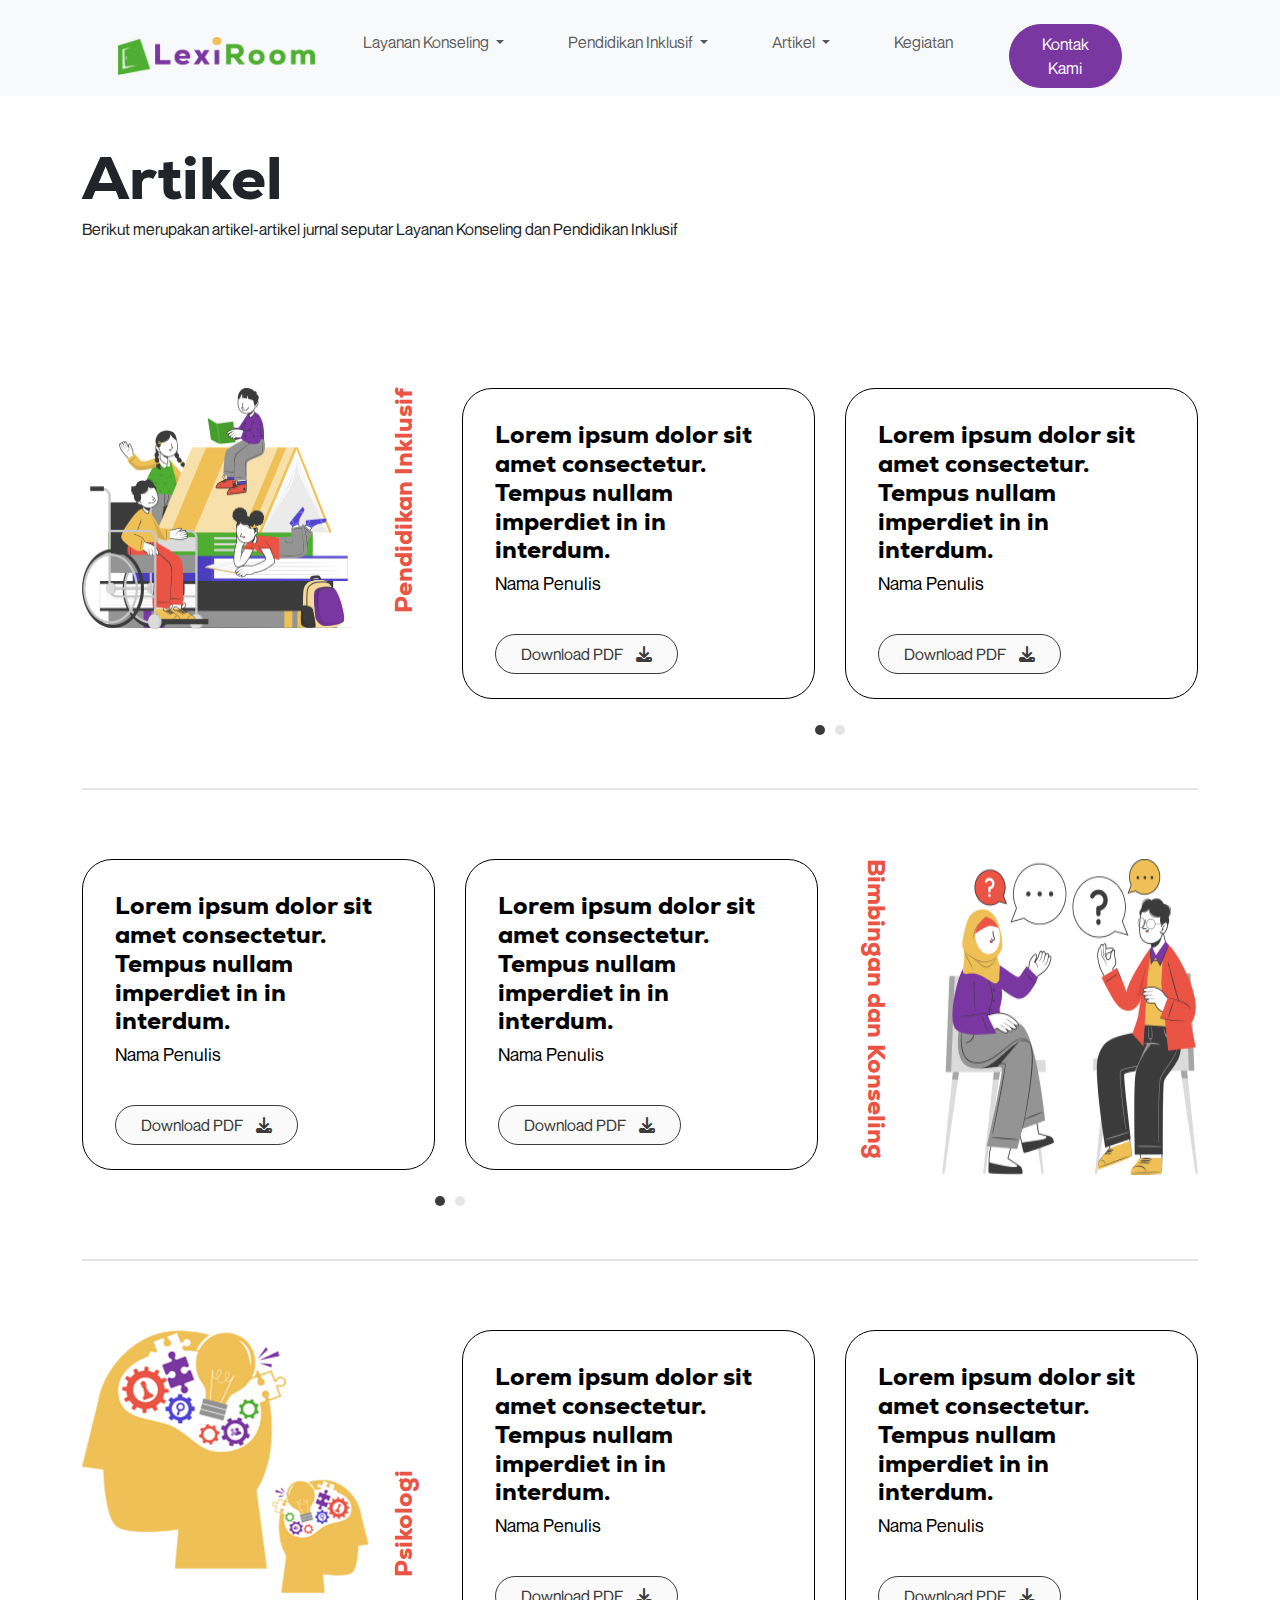
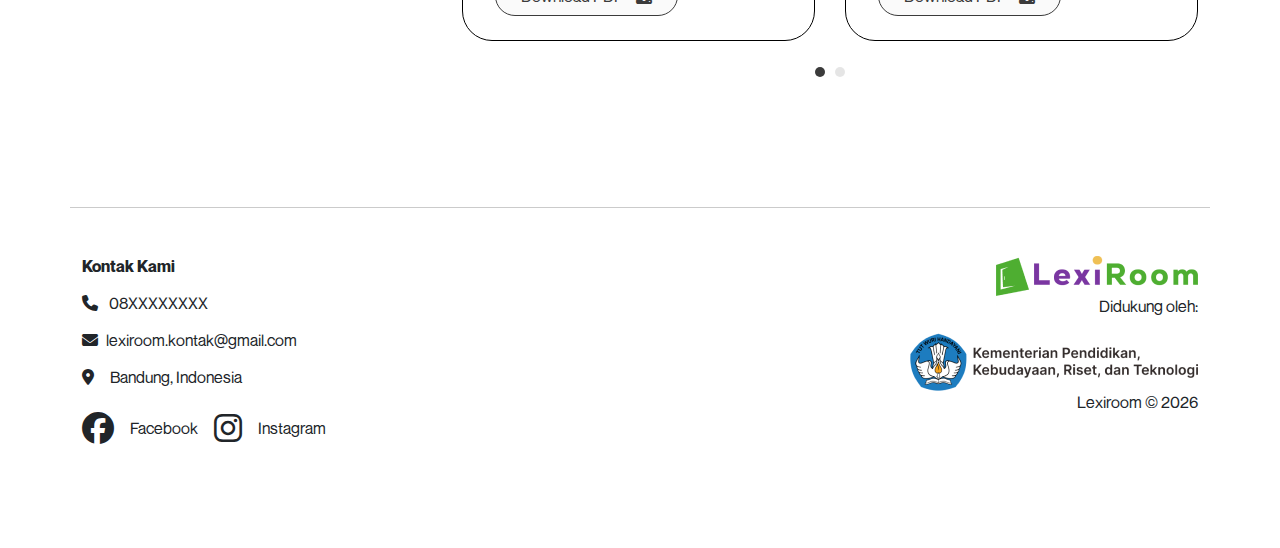
==== artikel.html @ 9dfb6faf "first commit" ====
<!DOCTYPE html>
<html lang="en">

<head>
    <meta charset="UTF-8">

    <meta name="viewport" content="width=device-width, initial-scale=1, shrink-to-fit=no">

    <link href="https://fonts.googleapis.com/css?family=Open+Sans:300,400,700" rel="stylesheet">

    <link rel="stylesheet" href="https://cdnjs.cloudflare.com/ajax/libs/font-awesome/6.4.2/css/all.min.css">
    <link rel="shortcut icon" href="assets/img/favicon.png" type="image/x-icon">
    <title>Lexiroom</title>
    <link rel="stylesheet" href="assets/css/bootstrap.min.css">
    <link rel="stylesheet" href="assets/css/owl.carousel.min.css">
    <link rel="stylesheet" href="assets/css/styles.css">

</head>

<body>
    <main>
        <!-- NAVBAR -->
        <nav class="navbar navbar-expand-xl bg-light sticky-top" aria-label="Offcanvas navbar large">
            <div class="container pt-3 px-5">
                <a class="navbar-brand" href="index.html">
                    <img src="assets/img/logo.png" alt="Lexiroom" class="img-fluid">
                </a>
                <button class="navbar-toggler" type="button" data-bs-toggle="offcanvas"
                    data-bs-target="#offcanvasNavbar2" aria-controls="offcanvasNavbar2">
                    <span class="navbar-toggler-icon"></span>
                </button>
                <div class="offcanvas offcanvas-end" tabindex="-1" id="offcanvasNavbar2"
                    aria-labelledby="offcanvasNavbar2Label">
                    <div class="offcanvas-header">
                        <h5 class="offcanvas-title" id="offcanvasNavbar2Label">
                            <img src="assets/img/logo.png" alt="Lexiroom" class="img-fluid">
                        </h5>
                        <button type="button" class="btn-close btn-close-white" data-bs-dismiss="offcanvas"
                            aria-label="Close"></button>
                    </div>
                    <div class="offcanvas-body">
                        <ul class="navbar-nav justify-content-end flex-grow-1 pe-3">
                            <li class="nav-item dropdown px-4">
                                <a class="nav-link dropdown-toggle" href="#" role="button" data-bs-toggle="dropdown"
                                    aria-expanded="false">
                                    Layanan Konseling
                                </a>
                                <ul class="dropdown-menu">
                                    <li><a class="dropdown-item" href="konseling-siswa.html">Konseling Siswa</a></li>
                                    <li><a class="dropdown-item" href="konseling-guru.html">Konseling Guru</a></li>
                                    <li><a class="dropdown-item" href="konseling-orangtua.html">Konseling Orangtua</a></li>
                                </ul>
                            </li>

                            <li class="nav-item dropdown px-4">
                                <a class="nav-link dropdown-toggle" href="#" role="button" data-bs-toggle="dropdown"
                                    aria-expanded="false">
                                    Pendidikan Inklusif
                                </a>
                                <ul class="dropdown-menu">
                                    <li><a class="dropdown-item" href="fonologis.html">Fonologis</a></li>
                                    <li><a class="dropdown-item" href="pelatihan.html">Pelatihan</a></li>
                                </ul>
                            </li>
                            <li class="nav-item dropdown px-4">
                                <a class="nav-link dropdown-toggle" href="#" role="button" data-bs-toggle="dropdown"
                                    aria-expanded="false">
                                    Artikel
                                </a>
                                <ul class="dropdown-menu">
                                    <li><a class="dropdown-item" href="artikel.html">Artikel</a></li>
                                    <li><a class="dropdown-item" href="#">Menu 2</a></li>
                                </ul>
                            </li>
                            <li class="nav-item px-4">
                                <a class="nav-link" href="kegiatan.html">Kegiatan</a>
                            </li>
                            <li class="nav-item px-4">
                                <a class="btn btn-lexi-purple" href="kontak.html">Kontak Kami</a>
                            </li>
                        </ul>
                    </div>
                </div>
            </div>
        </nav>
        <!-- END NAVBAR -->
        <section class="section bg-white pt-5">
            <div class="container">
                <h1 class="heading font-weight-bold text-dark text-left">
                    Artikel
                </h1>
                <h5 class="subheading mb-xl-4 pb-xl-0 mb-md-3 pb-md-3 mb-4 text-dark">
                    Berikut merupakan artikel-artikel jurnal seputar Layanan Konseling dan Pendidikan Inklusif
                </h5>
            </div>
        </section>
        <section class="section bg-white">
            <div class="container">
                <div class="row">
                    <div class="col-md-4">
                        <div class="d-flex">
                            <img src="assets/img/artikel/artikel-1.png" alt="artikel" class="d-none d-md-block img-fluid">
                            <p class="vertical-text ms-auto type-1 text-lexi-red">Pendidikan Inklusif</p>
                        </div>
                    </div>
                    <div class="col-md-8">
                        <div class="pendidikan-carousel owl-carousel">
                            <div class="item">
                                <div class="work">
                                    <div class="card-activity card p-3 h-100">
                                        <div class="card-body">
                                            <h3 class="title">Lorem ipsum dolor sit amet consectetur. Tempus nullam imperdiet in in interdum. </h3>
                                            <p>Nama Penulis</p>
                                        </div>
                                        <div class="card-footer">
                                            <a class="btn btn-lexi-white" href="#">Download PDF <i class="fa-solid fa-download" style="margin-left: 10px;"></i></a>
                                        </div>
                                    </div>
                                </div>
                            </div>
                            <div class="item">
                                <div class="work">
                                    <div class="card-activity card p-3 h-100">
                                        <div class="card-body">
                                            <h3 class="title">Lorem ipsum dolor sit amet consectetur. Tempus nullam imperdiet in in interdum. </h3>
                                            <p>Nama Penulis</p>
                                        </div>
                                        <div class="card-footer">
                                            <a class="btn btn-lexi-white" href="#">Download PDF <i class="fa-solid fa-download" style="margin-left: 10px;"></i></a>
                                        </div>
                                    </div>
                                </div>
                            </div>
                            <div class="item">
                                <div class="work">
                                    <div class="card-activity card p-3 h-100">
                                        <div class="card-body">
                                            <h3 class="title">Lorem ipsum dolor sit amet consectetur. Tempus nullam imperdiet in in interdum. </h3>
                                            <p>Nama Penulis</p>
                                        </div>
                                        <div class="card-footer">
                                            <a class="btn btn-lexi-white" href="#">Download PDF <i class="fa-solid fa-download" style="margin-left: 10px;"></i></a>
                                        </div>
                                    </div>
                                </div>
                            </div>
                            <div class="item">
                                <div class="work">
                                    <div class="card-activity card p-3 h-100">
                                        <div class="card-body">
                                            <h3 class="title">Lorem ipsum dolor sit amet consectetur. Tempus nullam imperdiet in in interdum. </h3>
                                            <p>Nama Penulis</p>
                                        </div>
                                        <div class="card-footer">
                                            <a class="btn btn-lexi-white" href="#">Download PDF <i class="fa-solid fa-download" style="margin-left: 10px;"></i></a>
                                        </div>
                                    </div>
                                </div>
                            </div>
                        </div>
                    </div>
                </div>
                <hr class="mt-5">
            </div>
        </section>

        <section class="mt-5 bg-white">
            <div class="container">
                <div class="row">
                    <div class="col-md-4 order-sm-1 order-md-2">
                        <div class="d-flex">
                            <p class="vertical-text me-auto type-2 text-lexi-red">Bimbingan dan Konseling</p>
                            <img src="assets/img/artikel/artikel-2.png" alt="artikel" class="d-none d-md-block img-fluid">
                        </div>
                    </div>
                    <div class="col-md-8 order-1">
                        <div class="bimbingan-carousel owl-carousel">
                            <div class="item">
                                <div class="work">
                                    <div class="card-activity card p-3 h-100">
                                        <div class="card-body">
                                            <h3 class="title">Lorem ipsum dolor sit amet consectetur. Tempus nullam imperdiet in in interdum. </h3>
                                            <p>Nama Penulis</p>
                                        </div>
                                        <div class="card-footer">
                                            <a class="btn btn-lexi-white" href="#">Download PDF <i class="fa-solid fa-download" style="margin-left: 10px;"></i></a>
                                        </div>
                                    </div>
                                </div>
                            </div>
                            <div class="item">
                                <div class="work">
                                    <div class="card-activity card p-3 h-100">
                                        <div class="card-body">
                                            <h3 class="title">Lorem ipsum dolor sit amet consectetur. Tempus nullam imperdiet in in interdum. </h3>
                                            <p>Nama Penulis</p>
                                        </div>
                                        <div class="card-footer">
                                            <a class="btn btn-lexi-white" href="#">Download PDF <i class="fa-solid fa-download" style="margin-left: 10px;"></i></a>
                                        </div>
                                    </div>
                                </div>
                            </div>
                            <div class="item">
                                <div class="work">
                                    <div class="card-activity card p-3 h-100">
                                        <div class="card-body">
                                            <h3 class="title">Lorem ipsum dolor sit amet consectetur. Tempus nullam imperdiet in in interdum. </h3>
                                            <p>Nama Penulis</p>
                                        </div>
                                        <div class="card-footer">
                                            <a class="btn btn-lexi-white" href="#">Download PDF <i class="fa-solid fa-download" style="margin-left: 10px;"></i></a>
                                        </div>
                                    </div>
                                </div>
                            </div>
                            <div class="item">
                                <div class="work">
                                    <div class="card-activity card p-3 h-100">
                                        <div class="card-body">
                                            <h3 class="title">Lorem ipsum dolor sit amet consectetur. Tempus nullam imperdiet in in interdum. </h3>
                                            <p>Nama Penulis</p>
                                        </div>
                                        <div class="card-footer">
                                            <a class="btn btn-lexi-white" href="#">Download PDF <i class="fa-solid fa-download" style="margin-left: 10px;"></i></a>
                                        </div>
                                    </div>
                                </div>
                            </div>
                        </div>
                    </div>
                </div>
                <hr class="mt-5">
            </div>
        </section>

        <section class="mt-5 bg-white">
            <div class="container">
                <div class="row">
                    <div class="col-md-4">
                        <div class="d-flex">
                            <img src="assets/img/artikel/artikel-3.png" alt="artikel" class="d-none d-md-block img-fluid" width="300">
                            <p class="vertical-text ms-auto type-1 text-lexi-red">Psikologi</p>
                        </div>
                    </div>
                    <div class="col-md-8 col-sm-12">
                        <div class="bimbingan-carousel owl-carousel">
                            <div class="item">
                                <div class="work">
                                    <div class="card-activity card p-3 h-100">
                                        <div class="card-body">
                                            <h3 class="title">Lorem ipsum dolor sit amet consectetur. Tempus nullam imperdiet in in interdum. </h3>
                                            <p>Nama Penulis</p>
                                        </div>
                                        <div class="card-footer">
                                            <a class="btn btn-lexi-white" href="#">Download PDF <i class="fa-solid fa-download" style="margin-left: 10px;"></i></a>
                                        </div>
                                    </div>
                                </div>
                            </div>
                            <div class="item">
                                <div class="work">
                                    <div class="card-activity card p-3 h-100">
                                        <div class="card-body">
                                            <h3 class="title">Lorem ipsum dolor sit amet consectetur. Tempus nullam imperdiet in in interdum. </h3>
                                            <p>Nama Penulis</p>
                                        </div>
                                        <div class="card-footer">
                                            <a class="btn btn-lexi-white" href="#">Download PDF <i class="fa-solid fa-download" style="margin-left: 10px;"></i></a>
                                        </div>
                                    </div>
                                </div>
                            </div>
                            <div class="item">
                                <div class="work">
                                    <div class="card-activity card p-3 h-100">
                                        <div class="card-body">
                                            <h3 class="title">Lorem ipsum dolor sit amet consectetur. Tempus nullam imperdiet in in interdum. </h3>
                                            <p>Nama Penulis</p>
                                        </div>
                                        <div class="card-footer">
                                            <a class="btn btn-lexi-white" href="#">Download PDF <i class="fa-solid fa-download" style="margin-left: 10px;"></i></a>
                                        </div>
                                    </div>
                                </div>
                            </div>
                            <div class="item">
                                <div class="work">
                                    <div class="card-activity card p-3 h-100">
                                        <div class="card-body">
                                            <h3 class="title">Lorem ipsum dolor sit amet consectetur. Tempus nullam imperdiet in in interdum. </h3>
                                            <p>Nama Penulis</p>
                                        </div>
                                        <div class="card-footer">
                                            <a class="btn btn-lexi-white" href="#">Download PDF <i class="fa-solid fa-download" style="margin-left: 10px;"></i></a>
                                        </div>
                                    </div>
                                </div>
                            </div>
                        </div>
                    </div>
                </div>
            </div>
        </section>

        <section class="section section-footer">
            <footer>
                <div class="container bt">
                    <div class="row mt-5">
                        <div class="col-6">
                            <ul class="nav flex-column mt-md-0">
                                <li class="nav-item"><strong>Kontak Kami</strong></li>
                                <li class="nav-item mt-3"> <i class="fa-solid fa-phone me-2"></i> 08XXXXXXXX</li>
                                <li class="nav-item mt-3"> <i class="fa-solid fa-envelope me-2"></i>lexiroom.kontak@gmail.com</li>
                                <li class="nav-item mt-3"> <i class="fa-solid fa-location-dot me-3"></i>Bandung, Indonesia</li>
                                <ul class="nav d-flex my-4  socials">
                                    <li class="me-3">
                                        <a class="text-dark text-decoration-none" href="#">
                                            <div class="d-flex justify-content-center">
                                                <i class="fa-brands fa-facebook fa-2x"></i> 
                                                <span class="align-self-center ms-3"> Facebook </span>
                                            </div>
                                        </a>
                                    </li>
                                    <li class="me-3">
                                        <a class="text-dark text-decoration-none" href="#">
                                            <div class="d-flex justify-content-center">
                                                <i class="fa-brands fa-instagram fa-2x"></i> 
                                                <span class="align-self-center ms-3"> Instagram </span>

                                            </div>
                                        </a>
                                    </li>
                                </ul>
                            </ul>
                        </div>
                        <div class="col-6 float-end text-end justify-content-end">
                            <div class="row">
                                <div class="col-md-12">
                                    <img src="assets/img/logo.png" alt="Logo" class="img-fluid">
                                </div>
                                <div class="col-md-12">
                                    <p>Didukung oleh:</p>
                                    <img src="assets/img/kementrian-full.png" alt="kementrian" class="img-fluid">
                                    <p>
                                        Lexiroom © <script>document.write(new Date().getFullYear())</script>
                                    </p>
                                </div>
                            </div>
                        </div>
                    </div>
                </div>
            </footer>
        </section>
    </main>

    <script src="assets/js/jquery-3.3.1.min.js"></script>
    <script src="assets/js/popper.min.js"></script>
    <script src="assets/js/bootstrap.bundle.min.js"></script>
    <script src="assets/js/jquery.sticky.js"></script>
    <script src="assets/js/owl.carousel.min.js"></script>
    <script src="assets/js/scripts.js"></script>
</body>

</html>
---- assets/css/styles.css ----
@font-face {
  font-family: Neue Montreal;
  src: url(../font/NeueMontreal-Bold.otf);
  font-weight: bold;
}

@font-face {
  font-family: Neue Montreal;
  src: url(../font/NeueMontreal-Light.otf);
  font-weight: lighter;
}

@font-face {
  font-family: Neue Montreal;
  src: url(../font/NeueMontreal-Regular.otf);
}

@font-face {
  font-family: Nexa;
  src: url(../font/Nexa-ExtraLight.ttf);
  font-weight: lighter;
}

@font-face {
  font-family: Nexa;
  src: url(../font/Nexa-Heavy.ttf);
}

:root {
  --lexi-purple: #7A36A1;
  --lexi-purple-disabled: #5d277c;
  --lexi-green: #4EAE31;
  --lexi-blue: #5245D3;
  --lexi-yellow: #EFC055;
  --lexi-yellow-disabled: #a68433;
  --lexi-red: #EB5344;
}

* {
  line-height: 21px;
  letter-spacing: 0px;
  font-family: Neue Montreal;
}

.bg-lexi-purple {
  background-color: var(--lexi-purple);
}

.text-lexi-purple {
  color: var(--lexi-purple);
}

.text-lexi-blue {
  color: var(--lexi-blue);
}

.text-lexi-red {
  color: var(--lexi-red);
}

.text-lexi-yellow {
  color: var(--lexi-yellow);
}

.text-lexi-green {
  color: var(--lexi-green);
}

.btn-lexi-purple {
  --bs-btn-color: #FAFAFA;
  --bs-btn-bg: var(--lexi-purple);
  --bs-btn-border-color: var(--lexi-purple);
  --bs-btn-hover-color: var(--lexi-purple);
  --bs-btn-hover-bg: transparent;
  --bs-btn-hover-border-color: var(--lexi-purple);
  --bs-btn-focus-shadow-rgb: 49, 132, 253;
  --bs-btn-active-color: var(--lexi-purple);
  --bs-btn-active-bg: transparent;
  --bs-btn-active-border-color: var(--lexi-purple);
  --bs-btn-active-shadow: inset 0 3px 5px rgba(0, 0, 0, 0.125);
  --bs-btn-disabled-color: #FAFAFA;
  --bs-btn-disabled-bg: var(--lexi-purple-disabled);
  --bs-btn-disabled-border-color: var(--lexi-purple-disabled);
  padding: 7px 25px;
  border-radius: 50px;
}

.btn-lexi-white {
  --bs-btn-color: #3B3B3B;
  --bs-btn-bg: #FAFAFA;
  --bs-btn-border-color: #3B3B3B;
  --bs-btn-hover-color: #3B3B3B;
  --bs-btn-hover-bg: var(--lexi-yellow);
  --bs-btn-hover-border-color: var(--lexi-yellow);
  --bs-btn-focus-shadow-rgb: 49, 132, 253;
  --bs-btn-active-color: #3B3B3B;
  --bs-btn-active-bg: var(--lexi-yellow);
  --bs-btn-active-border-color: var(--lexi-yellow);
  --bs-btn-active-shadow: inset 0 3px 5px rgba(0, 0, 0, 0.125);
  --bs-btn-disabled-color: #FAFAFA;
  --bs-btn-disabled-bg: var(--lexi-yellow-disabled);
  --bs-btn-disabled-border-color: var(--lexi-yellow-disabled);
  padding: 7px 25px;
  border-radius: 50px;
}

.btn-lexi-yellow {
  --bs-btn-color: #3B3B3B;
  --bs-btn-bg: var(--lexi-yellow);
  --bs-btn-border-color: var(--lexi-yellow);
  --bs-btn-hover-color: var(--lexi-yellow);
  --bs-btn-hover-bg: transparent;
  --bs-btn-hover-border-color: var(--lexi-yellow);
  --bs-btn-focus-shadow-rgb: 49, 132, 253;
  --bs-btn-active-color: var(--lexi-yellow);
  --bs-btn-active-bg: transparent;
  --bs-btn-active-border-color: var(--lexi-yellow);
  --bs-btn-active-shadow: inset 0 3px 5px rgba(0, 0, 0, 0.125);
  --bs-btn-disabled-color: #FAFAFA;
  --bs-btn-disabled-bg: var(--lexi-yellow-disabled);
  --bs-btn-disabled-border-color: var(--lexi-yellow-disabled);
  padding: 7px 25px;
  border-radius: 50px;
}

.navbar-nav {
  --bs-nav-link-hover-color: var(--lexi-purple);
  --bs-nav-link-disabled-color: var(--bs-navbar-disabled-color);
}

.dropdown-menu {
  --bs-dropdown-link-color: var(--bs-body-color);
  --bs-dropdown-link-hover-color: var(--lexi-purple);
  --bs-dropdown-link-hover-bg: var(--bs-tertiary-bg);
  --bs-dropdown-link-active-color: #fff;
  --bs-dropdown-link-active-bg: #0d6efd;
  --bs-dropdown-link-disabled-color: var(--bs-tertiary-color);
  --bs-dropdown-item-padding-x: 1rem;
  --bs-dropdown-item-padding-y: 0.25rem;
  --bs-dropdown-header-color: #6c757d;
  --bs-dropdown-header-padding-x: 1rem;
  --bs-dropdown-header-padding-y: 0.5rem;
}

.navbar-nav .nav-link.active,
.navbar-nav .nav-link.show {
  color: var(--lexi-purple) !important;
}

.section {
  padding-top: 125px;
}

.carousel .carousel-indicators button {
  width: 7px;
  height: 7px;
  border-radius: 100%;
}

.carousel-indicators {
  bottom: -68px;
}

.carousel-indicators .active {
  color: #FAFAFA;
}

.carousel-control-next,
.carousel-control-prev {
  width: 27%;
  top: 0px;
}

.heading {
  font-size: 60px;
  font-family: Nexa;
  font-weight: 900;
  line-height: 68px;
  letter-spacing: 0px;
}

h5.subheading {
  font-family: Neue Montreal;
  font-weight: 400;
  font-size: 16px;
  color: #fafafa;
}

.section-about {
  position: relative;
  overflow: hidden;
}

.section-about::before {
  display: inline-block;
  position: absolute;
  content: "";
  background: url(../img/konseling.png) no-repeat 0 0;
  top: 103px;
  bottom: 0;
  left: 59px;
  width: 542px;
  height: 542px;
}

.about-body {
  z-index: 9;
  background-color: transparent;
  margin-left: 200px;
  margin-top: 175px;
}

.about-body .header {
  font-family: Neue Montreal;
  font-size: 19px;
  line-height: 24px;
}

.features-body {
  z-index: 9;
  background-color: transparent;
  margin-top: 100px;
  margin-right: 50px;
}

.features-body .header {
  font-family: Neue Montreal;
  font-size: 19px;
  line-height: 24px;
}

.section-features {
  position: relative;
  overflow: hidden;
}

.features::after {
  display: inline-block;
  position: absolute;
  content: "";
  background: url(../img/features-badge.png) no-repeat 0 0;
  top: 133px;
  bottom: 0;
  right: 0;
  width: 542px;
  height: 542px;
}

.card-activity {
  border-radius: 30px;
  border-color: #000000;
}

.card-activity .card-footer {
  background-color: transparent;
  border-top: none;
}

.card-activity .card-body>.title {
  font-family: Nexa;
  color: #000000;
  font-weight: 800;
  font-size: 24px;
}

.card-activity .card-body p {
  font-family: Neue Montreal;
  color: #000000;
  font-weight: 500;
  font-size: 18px;
}

.header-howto {
  padding: 10px;
  background-color: var(--lexi-purple);
  width: 80%;
  position: relative;
}

.section-register {
  position: relative;
}

.section-register img.left {
  position: absolute;
  width: 200px;
  top: 80px;
  bottom: 0px;
  left: 0px;
}

.section-register img.right {
  position: absolute;
  width: 200px;
  top: 132px;
  bottom: 0px;
  right: 0px;
}

.register-panel {
  padding-top: 100px;
  padding-bottom: 100px;
  padding-left: 30px;
  padding-right: 30px;
  width: 100%;
  background-color: var(--lexi-purple);
  color: #fafafa;
}

.register-panel h3 {
  font-family: Nexa;
  font-size: 60px;
  font-weight: 800;
}

.register-panel a {
  font-size: 24px;
  font-weight: bold;
}

.h-howto {
  color: #fafafa;
  font-family: Nexa;
  font-weight: 900;
  font-size: 30px;
}

.header-howto::before {
  display: inline-block;
  content: url(../img/leader-activity.png);
  position: absolute;
  width: 100%;
  left: -52px;
  top: -11px;
}

.header-howto::after {
  display: inline-block;
  content: url(../img/stars-activity.png);
  position: absolute;
  height: 100px;
  right: -38px;
  top: -27px;
}

.section-footer {
  padding-bottom: 80px;
}

.bt {
  border-top: 1px solid #cbcbcb;
}

.description {
  text-align: justify;
  font-size: 18px;
  margin-top: 4rem;
}

ul.lexi-list {
  margin-top: 1rem;
  list-style-type: none;
}

hr {
  display: inline-block;
  border: 1px solid #949494;
  width: 100%;
}

.vertical-text {
  writing-mode: vertical-lr !important; 
  font-family: Nexa;
  font-size: 24px;
}

.vertical-text.type-1 {
  transform: rotate(180deg) !important;
}

.vertical-text.type-2 {
  transform: rotate(0deg) !important;
}

ul.lexi-list li {
  display: grid;
  grid-template-columns: 0 1fr;
  gap: 1.75em;
  align-items: start;
  line-height: 1.25;
}

ul.lexi-list li:nth-of-type(n)::before {
  content: url(../img/purple-star.png);
  width: 1.5em;
}

ul.lexi-list li:nth-of-type(2n)::before {
  content: url(../img/red-purple.png);
  width: 1.5em;
}

ul.lexi-list li:nth-of-type(3n)::before {
  content: url(../img/yellow-star.png);
  width: 1.5em;
}

ul.lexi-list li:nth-of-type(4n)::before {
  content: url(../img/blue-star.png);
  width: 1.5em;
}

ul.lexi-list li:nth-of-type(5n)::before {
  content: url(../img/green-star.png);
  width: 1.5em;
}

.owl-carousel .owl-dots {
  text-align: center;
  margin-top: 20px;
}

.owl-carousel .owl-nav {
  position: absolute;
  top: 50%;
  width: 100%;
}

.owl-carousel {
  position: relative;
}

.owl-carousel .owl-item {
  opacity: 1;
}

.owl-carousel .owl-item.active {
  opacity: 1;
}

.owl-carousel .owl-nav {
  position: absolute;
  top: 50%;
  width: 100%;
}

.owl-carousel .owl-nav .owl-prev,
.owl-carousel .owl-nav .owl-next {
  position: absolute;
  -webkit-transform: translateY(-50%);
  -ms-transform: translateY(-50%);
  transform: translateY(-50%);
  margin-top: -20px;
  color: rgba(0, 0, 0, 0.75) !important;
  -webkit-transition: 0.7s;
  -o-transition: 0.7s;
  transition: 0.7s;
  opacity: 0;
}

@media (prefers-reduced-motion: reduce) {

  .owl-carousel .owl-nav .owl-prev,
  .owl-carousel .owl-nav .owl-next {
    -webkit-transition: none;
    -o-transition: none;
    transition: none;
  }
}

.owl-carousel .owl-nav .owl-prev span:before,
.owl-carousel .owl-nav .owl-next span:before {
  font-size: 30px;
}

.owl-carousel .owl-nav .owl-prev {
  left: 0;
}

.owl-carousel .owl-nav .owl-next {
  right: 0;
}

.owl-carousel .owl-dots {
  text-align: center;
  margin-top: 20px;
}

.owl-carousel .owl-dots .owl-dot {
  width: 10px;
  height: 10px;
  margin: 5px;
  border-radius: 50%;
  background: rgba(0, 0, 0, 0.1);
  position: relative;
}

.owl-carousel .owl-dots .owl-dot:hover,
.owl-carousel .owl-dots .owl-dot:focus {
  outline: none !important;
}

.owl-carousel .owl-dots .owl-dot.active {
  background: #3B3B3B;
}

.owl-carousel:hover .owl-nav .owl-prev,
.owl-carousel:hover .owl-nav .owl-next {
  opacity: 1;
}

.owl-carousel:hover .owl-nav .owl-prev {
  left: -25px;
}

.owl-carousel:hover .owl-nav .owl-next {
  right: -25px;
}

.owl-carousel.owl-drag .owl-item {
  -ms-touch-action: pan-y;
  touch-action: pan-y;
}

.img {
  background-size: cover;
  background-repeat: no-repeat;
  background-position: center center;
}

.img-thumbnail {
  padding: 0.25rem;
  background-color: #fff;
  border: 1px solid #dee2e6;
  border-radius: 0.25rem;
  max-width: 100%;
  height: auto; 
}

.work {
  width: 100%;
}

.work .img {
  width: 100%;
  height: 300px;
  position: relative;
  -webkit-box-shadow: 0px 20px 35px -30px rgba(0, 0, 0, 0.26);
  -moz-box-shadow: 0px 20px 35px -30px rgba(0, 0, 0, 0.26);
  box-shadow: 0px 20px 35px -30px rgba(0, 0, 0, 0.26);
}

.work .img .icon {
  width: 70px;
  height: 70px;
  border-radius: 50%;
  background: #fff;
  display: block;
  opacity: 0;
  -webkit-transition: 0.3s;
  -o-transition: 0.3s;
  transition: 0.3s;
}

@media (prefers-reduced-motion: reduce) {
  .work .img .icon {
    -webkit-transition: none;
    -o-transition: none;
    transition: none;
  }
}

.work .text h3 {
  font-size: 18px;
  font-weight: 500;
}

.work .text h3 a {
  color: #000;
}

.work .text span {
  font-size: 12px;
  letter-spacing: 1px;
  color: rgba(0, 0, 0, 0.3);
  text-transform: uppercase;
  font-weight: 500;
}

.work:hover .img .icon {
  opacity: 1;
}

.form-label {
  font-family: Neue Montreal;
  font-weight: 400;
  font-size: 16px;
  margin-left: 1rem;
}

.form-control {
    padding: 0.375rem 1.5rem;
    border: var(--bs-border-width) solid var(--lexi-yellow);
    border-radius: 30px;
}

textarea.form-control {
    padding: 1rem 1.5rem;
}

.form-control::placeholder {
  color: #949494;
}

.form-control:focus {
  border: var(--bs-border-width) solid var(--lexi-yellow);
  box-shadow: inset 0 1px 1px rgba(0, 0, 0, 0.075), 0 0 8px #efc155b9;
}

/* RESPONSIVE */
@media (min-width: 1399px) {

  .carousel-control-next,
  .carousel-control-prev {
    top: 483px;
  }
}

@media (max-width: 575.98px) {
  .mt-xs-5 {
    margin-top: 3rem!important;
  }
  .about-body {
    margin-left: 52px;
    margin-top: 6px;
  }

  .section-about::before {
    width: 100%;
    height: 100%;
    background-size: 410px;
    left: -32px;
    top: 0px;
  }
  
  .owl-carousel .owl-nav .owl-prev {
    opacity: 0;
  }

  .owl-carousel .owl-nav .owl-next {
    opacity: 0;
  }

  .owl-carousel:hover .owl-nav .owl-prev {
    left: 0;
  }

  .owl-carousel:hover .owl-nav .owl-next {
    right: 0;
  }

  .h-howto {
    font-size: 15px;
  }

  .section-register img.left {
    width: 90px;
    top: 240px;
  }

  .section-register img.right {
    width: 90px;
    top: 250px;
  }

  .register-panel h3 {
    font-family: Nexa;
    font-size: 40px;
    font-weight: 800;
  }

  .features::after {
    background-size: 70%;
    left: 96px;
    top: 167px;
  }

  .vertical-text {
    writing-mode: unset !important; 
    font-family: Nexa;
    font-size: 24px;
  }

  .vertical-text.type-1 {
    transform: rotate(0deg) !important;
  }

  .vertical-text.type-2 {
    transform: rotate(0deg) !important;
  }
}

@media (min-width: 576px) and (max-width: 767.98px) {
  .about-body {
    margin-left: 52px;
    margin-top: 6px;
  }

  .section-about::before {
    width: 100%;
    height: 100%;
    background-size: 410px;
    left: -32px;
    top: 0px;
  }

  .section-register img.left {
    width: 90px;
    top: 240px;
  }

  .section-register img.right {
    width: 90px;
    top: 250px;
  }

  .register-panel h3 {
    font-family: Nexa;
    font-size: 50px;
    font-weight: 800;
  }

  .h-howto {
    font-size: 15px;
  }

  .vertical-text {
    writing-mode: unset !important; 
    font-family: Nexa;
    font-size: 24px;
  }

  .vertical-text.type-1 {
    transform: rotate(0deg) !important;
  }

  .vertical-text.type-2 {
    transform: rotate(0deg) !important;
  }
}


@media (min-width: 768px) and (max-width: 991.98px) {
  .about-body {
    width: 100%;
    margin-left: 0;
    margin-top: 0;
  }

  .section-about::before {
    width: 100%;
    height: 100%;
    background-size: 410px;
    left: 12px;
    top: 24px;
  }

  .h-howto {
    font-size: 20px;
  }

  .section-register img.left {
    width: 136px;
    top: 146px;
  }

  .section-register img.right {
    width: 136px;
    top: 144px;
  }

  .register-panel h3 {
    font-family: Nexa;
    font-size: 48px;
    font-weight: 800;
  }
}
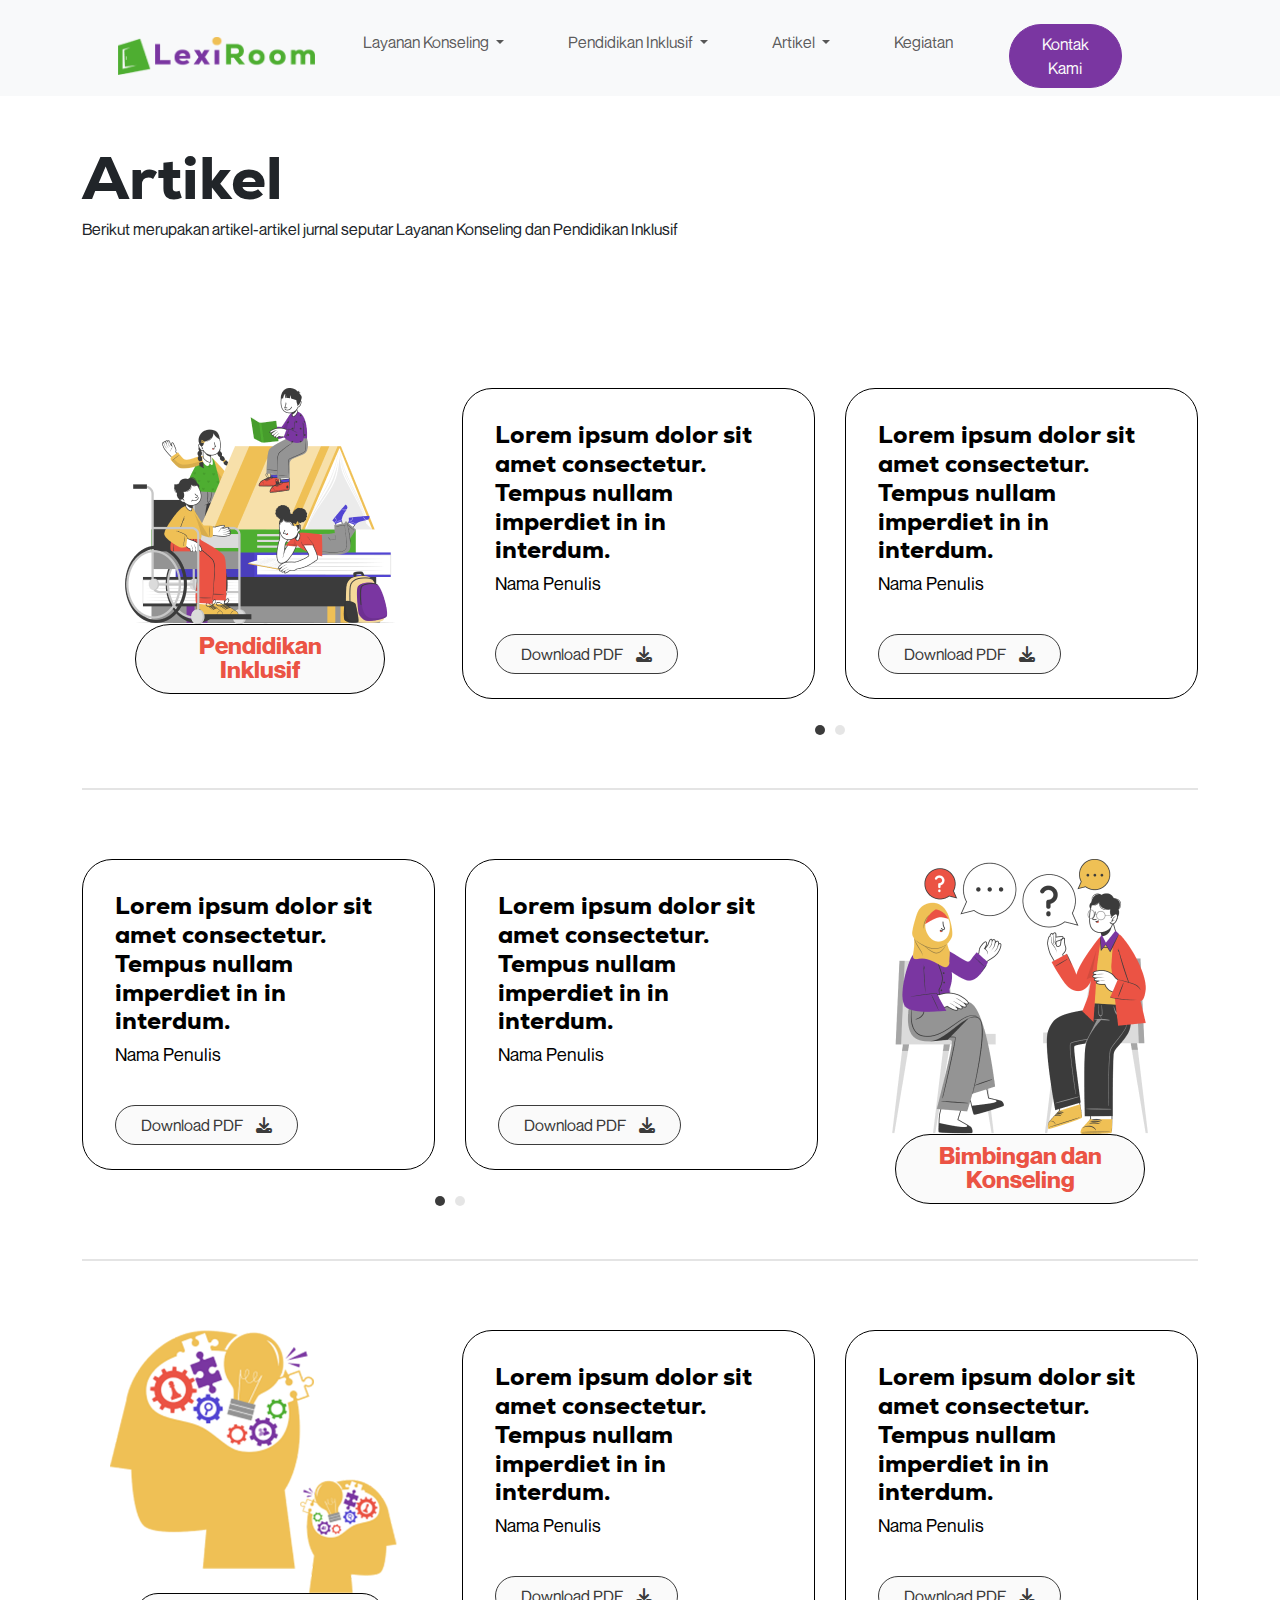
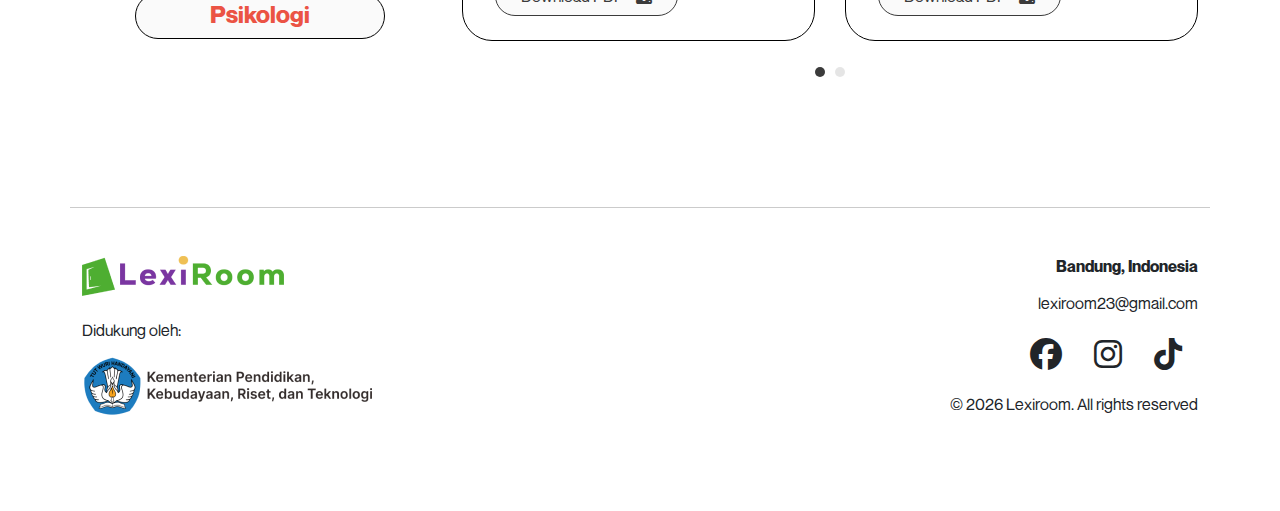
==== commit e1c6f674: "fixed all" ====
--- a/artikel.html
+++ b/artikel.html
@@ -97,10 +97,10 @@
         <section class="section bg-white">
             <div class="container">
                 <div class="row">
-                    <div class="col-md-4">
-                        <div class="d-flex">
-                            <img src="assets/img/artikel/artikel-1.png" alt="artikel" class="d-none d-md-block img-fluid">
-                            <p class="vertical-text ms-auto type-1 text-lexi-red">Pendidikan Inklusif</p>
+                    <div class="col-md-4 mx-auto text-center">
+                        <img src="assets/img/artikel/artikel-1.png" alt="artikel" class="img-fluid">
+                        <div class="card-badge-outline mx-auto">
+                            <span class="ms-auto type-1 text-lexi-red fw-bold" style="font-size: 24px;">Pendidikan Inklusif</span>
                         </div>
                     </div>
                     <div class="col-md-8">
@@ -167,10 +167,10 @@
         <section class="mt-5 bg-white">
             <div class="container">
                 <div class="row">
-                    <div class="col-md-4 order-sm-1 order-md-2">
-                        <div class="d-flex">
-                            <p class="vertical-text me-auto type-2 text-lexi-red">Bimbingan dan Konseling</p>
-                            <img src="assets/img/artikel/artikel-2.png" alt="artikel" class="d-none d-md-block img-fluid">
+                    <div class="col-md-4 order-sm-1 order-md-2 text-center mx-auto">
+                        <img src="assets/img/artikel/artikel-2.png" alt="artikel" class="img-fluid">
+                        <div class="card-badge-outline mx-auto">
+                            <span class="ms-auto type-1 text-lexi-red fw-bold" style="font-size: 24px;">Bimbingan dan Konseling</span>
                         </div>
                     </div>
                     <div class="col-md-8 order-1">
@@ -237,10 +237,10 @@
         <section class="mt-5 bg-white">
             <div class="container">
                 <div class="row">
-                    <div class="col-md-4">
-                        <div class="d-flex">
-                            <img src="assets/img/artikel/artikel-3.png" alt="artikel" class="d-none d-md-block img-fluid" width="300">
-                            <p class="vertical-text ms-auto type-1 text-lexi-red">Psikologi</p>
+                    <div class="col-md-4 text-center mx-auto">
+                        <img src="assets/img/artikel/artikel-3.png" alt="artikel" class="img-fluid" width="300">
+                        <div class="card-badge-outline mx-auto">
+                            <span class="ms-auto type-1 text-lexi-red fw-bold" style="font-size: 24px;">Psikologi</span>
                         </div>
                     </div>
                     <div class="col-md-8 col-sm-12">
@@ -307,46 +307,50 @@
             <footer>
                 <div class="container bt">
                     <div class="row mt-5">
+                        <div class="col-6 float-start text-start justify-content-start">
+                            <div class="row">
+                                <div class="col-md-12 mb-4">
+                                    <img src="assets/img/logo.png" alt="Logo" class="img-fluid">
+                                </div>
+                                <div class="col-md-12">
+                                    <p>Didukung oleh:</p>
+                                    <img src="assets/img/kementrian-full.png" alt="kementrian" class="img-fluid">
+                                </div>
+                            </div>
+                        </div>
                         <div class="col-6">
-                            <ul class="nav flex-column mt-md-0">
-                                <li class="nav-item"><strong>Kontak Kami</strong></li>
-                                <li class="nav-item mt-3"> <i class="fa-solid fa-phone me-2"></i> 08XXXXXXXX</li>
-                                <li class="nav-item mt-3"> <i class="fa-solid fa-envelope me-2"></i>lexiroom.kontak@gmail.com</li>
-                                <li class="nav-item mt-3"> <i class="fa-solid fa-location-dot me-3"></i>Bandung, Indonesia</li>
-                                <ul class="nav d-flex my-4  socials">
-                                    <li class="me-3">
+                            <ul class="nav flex-column mt-md-0 float-end text-end justify-content-end">
+                                <li class="nav-item"><strong>Bandung, Indonesia</strong></li>
+                                <li class="nav-item mt-3"> lexiroom23@gmail.com </li>
+                                <ul class="nav d-flex my-4 socials justify-content-end">
+                                    <li class="mx-3">
                                         <a class="text-dark text-decoration-none" href="#">
                                             <div class="d-flex justify-content-center">
                                                 <i class="fa-brands fa-facebook fa-2x"></i> 
-                                                <span class="align-self-center ms-3"> Facebook </span>
                                             </div>
                                         </a>
                                     </li>
-                                    <li class="me-3">
+                                    <li class="mx-3">
                                         <a class="text-dark text-decoration-none" href="#">
                                             <div class="d-flex justify-content-center">
-                                                <i class="fa-brands fa-instagram fa-2x"></i> 
-                                                <span class="align-self-center ms-3"> Instagram </span>
-
+                                                <i class="fa-brands fa-instagram fa-2x"></i>
+                                            </div>
+                                        </a>
+                                    </li>
+                                    <li class="mx-3">
+                                        <a class="text-dark text-decoration-none" href="#">
+                                            <div class="d-flex justify-content-center">
+                                                <i class="fa-brands fa-tiktok fa-2x"></i>
                                             </div>
                                         </a>
                                     </li>
                                 </ul>
+                                <li class="nav-item">
+                                    <p>
+                                        © <script>document.write(new Date().getFullYear())</script> Lexiroom. All rights reserved
+                                    </p>
+                                </li>
                             </ul>
-                        </div>
-                        <div class="col-6 float-end text-end justify-content-end">
-                            <div class="row">
-                                <div class="col-md-12">
-                                    <img src="assets/img/logo.png" alt="Logo" class="img-fluid">
-                                </div>
-                                <div class="col-md-12">
-                                    <p>Didukung oleh:</p>
-                                    <img src="assets/img/kementrian-full.png" alt="kementrian" class="img-fluid">
-                                    <p>
-                                        Lexiroom © <script>document.write(new Date().getFullYear())</script>
-                                    </p>
-                                </div>
-                            </div>
                         </div>
                     </div>
                 </div>
--- a/assets/css/styles.css
+++ b/assets/css/styles.css
@@ -46,25 +46,42 @@
   background-color: var(--lexi-purple);
 }
 
+.bg-lexi-yellow {
+  background-color: var(--lexi-yellow);
+}
+
 .text-lexi-purple {
-  color: var(--lexi-purple);
+  color: var(--lexi-purple) !important;
 }
 
 .text-lexi-blue {
-  color: var(--lexi-blue);
+  color: var(--lexi-blue) !important;
 }
 
 .text-lexi-red {
-  color: var(--lexi-red);
+  color: var(--lexi-red) !important;
 }
 
 .text-lexi-yellow {
-  color: var(--lexi-yellow);
+  color: var(--lexi-yellow) !important;
 }
 
 .text-lexi-green {
-  color: var(--lexi-green);
-}
+  color: var(--lexi-green) !important;
+}
+
+.font-neue {
+  font-family: Neue Montreal;
+  line-height: 24px;
+  letter-spacing: 0px;
+}
+
+.font-nexa {
+  font-family: Nexa;
+  line-height: 36px;
+  letter-spacing: 0em;
+}
+
 
 .btn-lexi-purple {
   --bs-btn-color: #FAFAFA;
@@ -123,6 +140,45 @@
   border-radius: 50px;
 }
 
+.btn-lexi-outline-purple {
+  --bs-btn-color: var(--lexi-purple);
+  --bs-btn-bg: transparent;
+  --bs-btn-border-color: var(--lexi-purple);
+  --bs-btn-hover-color: #fafafa;
+  --bs-btn-hover-bg: var(--lexi-purple);
+  --bs-btn-hover-border-color: var(--lexi-purple);
+  --bs-btn-focus-shadow-rgb: 49, 132, 253;
+  --bs-btn-active-color: #fafafa;
+  --bs-btn-active-bg: var(--lexi-purple);
+  --bs-btn-active-border-color: var(--lexi-purple);
+  --bs-btn-active-shadow: inset 0 3px 5px rgba(0, 0, 0, 0.125);
+  --bs-btn-disabled-color: #FAFAFA;
+  --bs-btn-disabled-bg: var(--lexi-purple-disabled);
+  --bs-btn-disabled-border-color: var(--lexi-purple-disabled);
+  padding: 7px 25px;
+  border-radius: 50px;
+}
+
+.btn-lexi-outline-yellow {
+  /* #3B3B3B */
+  --bs-btn-color: var(--lexi-yellow);
+  --bs-btn-bg: #FAFAFA;
+  --bs-btn-border-color: var(--lexi-yellow);
+  --bs-btn-hover-color: #3B3B3B;
+  --bs-btn-hover-bg: var(--lexi-yellow);
+  --bs-btn-hover-border-color: var(--lexi-yellow);
+  --bs-btn-focus-shadow-rgb: 49, 132, 253;
+  --bs-btn-active-color: #3B3B3B;
+  --bs-btn-active-bg: var(--lexi-yellow);
+  --bs-btn-active-border-color: var(--lexi-yellow);
+  --bs-btn-active-shadow: inset 0 3px 5px rgba(0, 0, 0, 0.125);
+  --bs-btn-disabled-color: #FAFAFA;
+  --bs-btn-disabled-bg: var(--lexi-yellow-disabled);
+  --bs-btn-disabled-border-color: var(--lexi-yellow-disabled);
+  padding: 7px 25px;
+  border-radius: 50px;
+}
+
 .navbar-nav {
   --bs-nav-link-hover-color: var(--lexi-purple);
   --bs-nav-link-disabled-color: var(--bs-navbar-disabled-color);
@@ -186,6 +242,10 @@
   color: #fafafa;
 }
 
+.text-justified {
+  text-align: justify;
+}
+
 .section-about {
   position: relative;
   overflow: hidden;
@@ -203,6 +263,28 @@
   height: 542px;
 }
 
+.section-pelatihan {
+  margin-top: 5rem;
+  background: url(../img/group-cloud.png) no-repeat 0 0;
+  height: 360px;
+  width: auto;
+}
+
+.container-pelatihan {
+  position: relative;
+  z-index: 2;
+}
+
+.container-pelatihan>img {
+  position: absolute;
+  z-index: -1;
+}
+
+.container-pelatihan .row {
+  margin-top: 100px;
+  margin-left: 100px;
+}
+
 .about-body {
   z-index: 9;
   background-color: transparent;
@@ -249,6 +331,14 @@
 .card-activity {
   border-radius: 30px;
   border-color: #000000;
+  position: relative;
+  overflow: hidden;
+  width: 100%;
+  height: 380px;
+}
+
+.card-activity.border-lexi-purple {
+  border-color: var(--lexi-purple) !important;
 }
 
 .card-activity .card-footer {
@@ -279,6 +369,23 @@
 
 .section-register {
   position: relative;
+}
+
+.fonology-vector {
+  position: relative;
+  overflow: hidden;
+}
+
+.fonology-vector::before {
+  display: inline-block;
+  position: absolute;
+  content: "";
+  background: url(../img/disleksia.png) no-repeat 0 0;
+  top: 46px;
+  bottom: 0;
+  left: 106px;
+  width: 400px;
+  height: auto;
 }
 
 .section-register img.left {
@@ -368,8 +475,15 @@
   width: 100%;
 }
 
+hr.yellow {
+  z-index: 1;
+  border: 1px solid #EFC055 !important;
+  width: 100%;
+  opacity: 1;
+}
+
 .vertical-text {
-  writing-mode: vertical-lr !important; 
+  writing-mode: vertical-lr !important;
   font-family: Nexa;
   font-size: 24px;
 }
@@ -380,6 +494,22 @@
 
 .vertical-text.type-2 {
   transform: rotate(0deg) !important;
+}
+
+.card-badge-yellow {
+  border: 1px solid var(--lexi-yellow) !important;
+  background-color: var(--lexi-yellow);
+  border-radius: 50px;
+  padding: 20px 70px;
+}
+
+.card-badge-outline {
+  border: 1px solid #000000;
+  background-color: #fafafa;
+  border-radius: 50px;
+  padding: 10px 30px;
+  width: 70%;
+  height: auto;
 }
 
 ul.lexi-list li {
@@ -414,6 +544,43 @@
   content: url(../img/green-star.png);
   width: 1.5em;
 }
+
+/* BG PURPLE */
+ul.lexi-list.list-purple li {
+  color: #fff;
+  font-weight: 100 !important;
+  display: grid;
+  grid-template-columns: 0 1fr;
+  gap: 1.75em;
+  align-items: start;
+  line-height: 1.25;
+}
+
+ul.lexi-list.list-purple li:nth-of-type(n)::before {
+  content: url(../img/green-star.png);
+  width: 1.5em;
+}
+
+ul.lexi-list.list-purple li:nth-of-type(2n)::before {
+  content: url(../img/red-purple.png);
+  width: 1.5em;
+}
+
+ul.lexi-list.list-purple li:nth-of-type(3n)::before {
+  content: url(../img/yellow-star.png);
+  width: 1.5em;
+}
+
+ul.lexi-list.list-purple li:nth-of-type(4n)::before {
+  content: url(../img/blue-star.png);
+  width: 1.5em;
+}
+
+ul.lexi-list.list-purple li:nth-of-type(5n)::before {
+  content: url(../img/green-star.png);
+  width: 1.5em;
+}
+
 
 .owl-carousel .owl-dots {
   text-align: center;
@@ -534,7 +701,7 @@
   border: 1px solid #dee2e6;
   border-radius: 0.25rem;
   max-width: 100%;
-  height: auto; 
+  height: auto;
 }
 
 .work {
@@ -599,13 +766,13 @@
 }
 
 .form-control {
-    padding: 0.375rem 1.5rem;
-    border: var(--bs-border-width) solid var(--lexi-yellow);
-    border-radius: 30px;
+  padding: 0.375rem 1.5rem;
+  border: var(--bs-border-width) solid var(--lexi-yellow);
+  border-radius: 30px;
 }
 
 textarea.form-control {
-    padding: 1rem 1.5rem;
+  padding: 1rem 1.5rem;
 }
 
 .form-control::placeholder {
@@ -617,6 +784,311 @@
   box-shadow: inset 0 1px 1px rgba(0, 0, 0, 0.075), 0 0 8px #efc155b9;
 }
 
+.card-activity img {
+  width: 100%;
+  max-width: inherit;
+  position: absolute;
+  top: 50%;
+  left: 50%;
+  bottom: 0;
+  right: 0;
+  -webkit-transform: translate(-50%, -50%) scale(1);
+  -moz-transform: translate(-50%, -50%) scale(1);
+  -o-transform: translate(-50%, -50%) scale(1);
+  transform: translate(-50%, -50%) scale(1);
+}
+
+.container-fonology {
+  padding-right: 15px;
+  padding-left: 15px;
+}
+
+.container-learn {
+  position: relative;
+  max-width: 488px;
+  margin-left: 196px;
+  max-height: 293px;
+  z-index: 3;
+}
+
+.container-learn img {
+  width: 200%;
+  margin-top: -74px;
+  z-index: 2;
+}
+
+.container-learn>.ribbon {
+  position: absolute;
+  width: 600px;
+  height: 64px;
+  top: 41px;
+  z-index: -1;
+  left: 242px;
+  border-radius: 32px;
+  background-color: #7A36A1;
+  text-align: end;
+}
+
+.container-learn>.ribbon>span {
+  position: inherit;
+  font-family: Nexa;
+  font-size: 36px;
+  font-weight: 900;
+  margin-left: -349px;
+  margin-top: 27px;
+}
+
+.container-fonology:before,
+.container-fonology:after {
+  display: table;
+  content: " ";
+}
+
+.container-fonology:after {
+  clear: both;
+}
+
+.section.section-fonology {
+  padding: 30px 0;
+  position: relative;
+  background-color: #EFC055;
+}
+
+.section-fonology {
+  background-color: #d8c1ab;
+  color: #fff;
+  background: url(../img/purple-circle.png) no-repeat 0;
+}
+
+.section-parent {
+  height: 300px;
+}
+
+.section-parent .section-child {
+  height: 200px;
+  width: 75%;
+  margin: auto;
+}
+
+.section-parent {
+  margin-top: 100px;
+}
+
+.section-parent .section-child {
+  position: relative;
+  top: 0;
+}
+
+.custom-switch {
+  padding-left: 2.25rem;
+}
+
+.custom-switch .custom-control-label::before {
+  left: -2.25rem;
+  width: 1.75rem;
+  pointer-events: all;
+  border-radius: 0.5rem;
+}
+
+.custom-switch .custom-control-label::after {
+  top: calc(0.25rem + 2px);
+  left: calc(-2.25rem + 2px);
+  width: calc(1rem - 4px);
+  height: calc(1rem - 4px);
+  background-color: #adb5bd;
+  border-radius: 0.5rem;
+  -webkit-transition: background-color 0.15s ease-in-out, border-color 0.15s ease-in-out, -webkit-transform 0.15s ease-in-out, -webkit-box-shadow 0.15s ease-in-out;
+  transition: background-color 0.15s ease-in-out, border-color 0.15s ease-in-out, -webkit-transform 0.15s ease-in-out, -webkit-box-shadow 0.15s ease-in-out;
+  -o-transition: transform 0.15s ease-in-out, background-color 0.15s ease-in-out, border-color 0.15s ease-in-out, box-shadow 0.15s ease-in-out;
+  transition: transform 0.15s ease-in-out, background-color 0.15s ease-in-out, border-color 0.15s ease-in-out, box-shadow 0.15s ease-in-out;
+  transition: transform 0.15s ease-in-out, background-color 0.15s ease-in-out, border-color 0.15s ease-in-out, box-shadow 0.15s ease-in-out, -webkit-transform 0.15s ease-in-out, -webkit-box-shadow 0.15s ease-in-out;
+}
+
+@media (prefers-reduced-motion: reduce) {
+  .custom-switch .custom-control-label::after {
+    -webkit-transition: none;
+    -o-transition: none;
+    transition: none;
+  }
+}
+
+.custom-switch .custom-control-input:checked~.custom-control-label::after {
+  background-color: #fff;
+  -webkit-transform: translateX(0.75rem);
+  -ms-transform: translateX(0.75rem);
+  transform: translateX(0.75rem);
+}
+
+.custom-switch .custom-control-input:disabled:checked~.custom-control-label::before {
+  background-color: rgba(0, 123, 255, 0.5);
+}
+
+.calendar,
+.calendar_weekdays,
+.calendar_content {
+  max-width: 438px;
+  padding: 0 20px;
+  top: -20%;
+}
+
+.calendar {
+  font-weight: 400;
+}
+
+.calendar_content {
+  background: #fff;
+  border: 2px solid var(--lexi-purple);
+  border-top: none;
+  border-bottom-left-radius: 12px;
+  border-bottom-right-radius: 12px;
+}
+
+.calendar_weekdays {
+  background: #fff;
+  border: 2px solid var(--lexi-purple);
+  border-top: none;
+  border-bottom: none;
+}
+
+.calendar_header {
+  padding: 30px 0px 10px 0px;
+  background: #fff;
+  border-top-left-radius: 12px;
+  border-top-right-radius: 12px;
+  border: 2px solid var(--lexi-purple);
+  border-bottom: none;
+}
+
+.calendar_content,
+.calendar_weekdays,
+.calendar_header {
+  position: relative;
+  overflow: hidden;
+}
+
+.calendar_weekdays div {
+  display: inline-block;
+  vertical-align: top;
+  color: #949494 !important;
+}
+
+.calendar_weekdays div,
+.calendar_content div {
+  width: 14.28571%;
+  overflow: hidden;
+  text-align: center;
+  background-color: transparent;
+  color: #000;
+  font-size: 16px;
+  padding: 15px 0;
+}
+
+.calendar_content div {
+  border: 1px solid transparent;
+  float: left;
+  position: relative;
+  z-index: 0;
+}
+
+.calendar_content div:hover {
+  border: 1px solid #dcdcdc;
+  cursor: default;
+}
+
+.calendar_content div.blank:hover {
+  cursor: default;
+  border: 1px solid transparent;
+}
+
+.calendar_content div.past-date {
+  color: #3B3B3B;
+}
+
+.calendar_content div.today {
+  font-weight: bold;
+  font-size: 16px;
+  color: #fff !important;
+}
+
+.calendar_content div.today:after {
+  position: absolute;
+  top: 50%;
+  left: 0;
+  right: 0;
+  bottom: 0;
+  -webkit-transform: translateY(-50%);
+  -ms-transform: translateY(-50%);
+  transform: translateY(-50%);
+  content: '';
+  width: 40px;
+  height: 40px;
+  border-radius: 50%;
+  margin: 0 auto;
+  background: var(--lexi-purple);
+  z-index: -1;
+  -webkit-box-shadow: 0px 5px 11px -9px rgba(0, 0, 0, 0.48);
+  -moz-box-shadow: 0px 5px 11px -9px rgba(0, 0, 0, 0.48);
+  box-shadow: 0px 5px 11px -9px rgba(0, 0, 0, 0.48);
+}
+
+.calendar_content div.selected {
+  background-color: #f0f0f0;
+}
+
+.calendar_header {
+  width: 100%;
+  text-align: center;
+}
+
+.calendar_header h2 {
+  padding: 0 10px;
+  font-weight: bold;
+  font-size: 18px;
+  line-height: 24px;
+  color: #000;
+  float: left;
+  width: 70%;
+  margin: 0 0 10px;
+  font-family: Neue Montreal;
+}
+
+button.switch-month {
+  background-color: transparent;
+  padding: 0;
+  outline: none;
+  border: none;
+  color: #3B3B3B;
+  float: left;
+  width: 15%;
+  -webkit-transition: color .2s;
+  -o-transition: color .2s;
+  transition: color .2s;
+}
+
+button.switch-month:hover {
+  color: var(--lexi-purple);
+}
+
+.row-activity {
+  position: relative;
+  height: 300px;
+}
+
+.head-activity {
+  font-size: 64px;
+  margin-right: 100px;
+}
+
+.circle-activity-1 {
+  bottom: -134px;
+  left: 57px;
+}
+
+.circle-activity-2 {
+  bottom: 310px;
+  left: 459px;
+}
+
 /* RESPONSIVE */
 @media (min-width: 1399px) {
 
@@ -624,12 +1096,19 @@
   .carousel-control-prev {
     top: 483px;
   }
+
 }
 
 @media (max-width: 575.98px) {
   .mt-xs-5 {
-    margin-top: 3rem!important;
-  }
+    margin-top: 3rem !important;
+  }
+
+  .row-activity {
+    height: auto;
+  }
+
+
   .about-body {
     margin-left: 52px;
     margin-top: 6px;
@@ -642,7 +1121,7 @@
     left: -32px;
     top: 0px;
   }
-  
+
   .owl-carousel .owl-nav .owl-prev {
     opacity: 0;
   }
@@ -686,7 +1165,7 @@
   }
 
   .vertical-text {
-    writing-mode: unset !important; 
+    writing-mode: unset !important;
     font-family: Nexa;
     font-size: 24px;
   }
@@ -698,12 +1177,80 @@
   .vertical-text.type-2 {
     transform: rotate(0deg) !important;
   }
+
+  .card-activity img {
+    -webkit-transform: translate(-50%, -50%) scale(.5);
+    -moz-transform: translate(-50%, -50%) scale(.5);
+    -o-transform: translate(-50%, -50%) scale(.5);
+    transform: translate(-50%, -50%) scale(.5);
+  }
+
+  .container-learn {
+    max-width: fit-content;
+    margin-left: 0;
+    max-height: fit-content;
+    margin-bottom: 100px;
+  }
+
+  .container-learn>.ribbon {
+    width: 459px;
+    height: 64px;
+    top: 407px;
+    left: -107px;
+  }
+
+  .container-learn>.ribbon>span {
+    position: inherit;
+    font-family: Nexa;
+    font-size: 36px;
+    font-weight: 900;
+    margin-left: -349px;
+    margin-top: 27px;
+  }
+
+  .section-fonology {
+    background-color: #d8c1ab;
+    color: #fff;
+    background-image: none;
+  }
+
+  .section-pelatihan {
+    height: auto;
+  }
+
+  .container-pelatihan .row {
+    margin-top: 54px;
+    margin-left: 43px;
+  }
+
+  .container-pelatihan img {
+    max-width: 97% !important;
+  }
+
+  .calendar,
+  .calendar_weekdays,
+  .calendar_content {
+    top: 0;
+  }
+
+  .head-activity {
+    font-size: 40px;
+    margin-right: 0;
+  }
+
 }
 
 @media (min-width: 576px) and (max-width: 767.98px) {
   .about-body {
     margin-left: 52px;
     margin-top: 6px;
+  }
+
+  .card-activity img {
+    -webkit-transform: translate(-50%, -50%) scale(.5);
+    -moz-transform: translate(-50%, -50%) scale(.5);
+    -o-transform: translate(-50%, -50%) scale(.5);
+    transform: translate(-50%, -50%) scale(.5);
   }
 
   .section-about::before {
@@ -735,7 +1282,7 @@
   }
 
   .vertical-text {
-    writing-mode: unset !important; 
+    writing-mode: unset !important;
     font-family: Nexa;
     font-size: 24px;
   }
@@ -746,6 +1293,10 @@
 
   .vertical-text.type-2 {
     transform: rotate(0deg) !important;
+  }
+
+  .row-activity {
+    height: auto;
   }
 }
 
@@ -765,6 +1316,18 @@
     top: 24px;
   }
 
+  .fonology-vector::before {
+    display: inline-block;
+    position: absolute;
+    content: "";
+    background: none;
+    top: 46px;
+    bottom: 0;
+    left: 106px;
+    width: 400px;
+    height: auto;
+  }
+
   .h-howto {
     font-size: 20px;
   }
@@ -784,4 +1347,5 @@
     font-size: 48px;
     font-weight: 800;
   }
+
 }